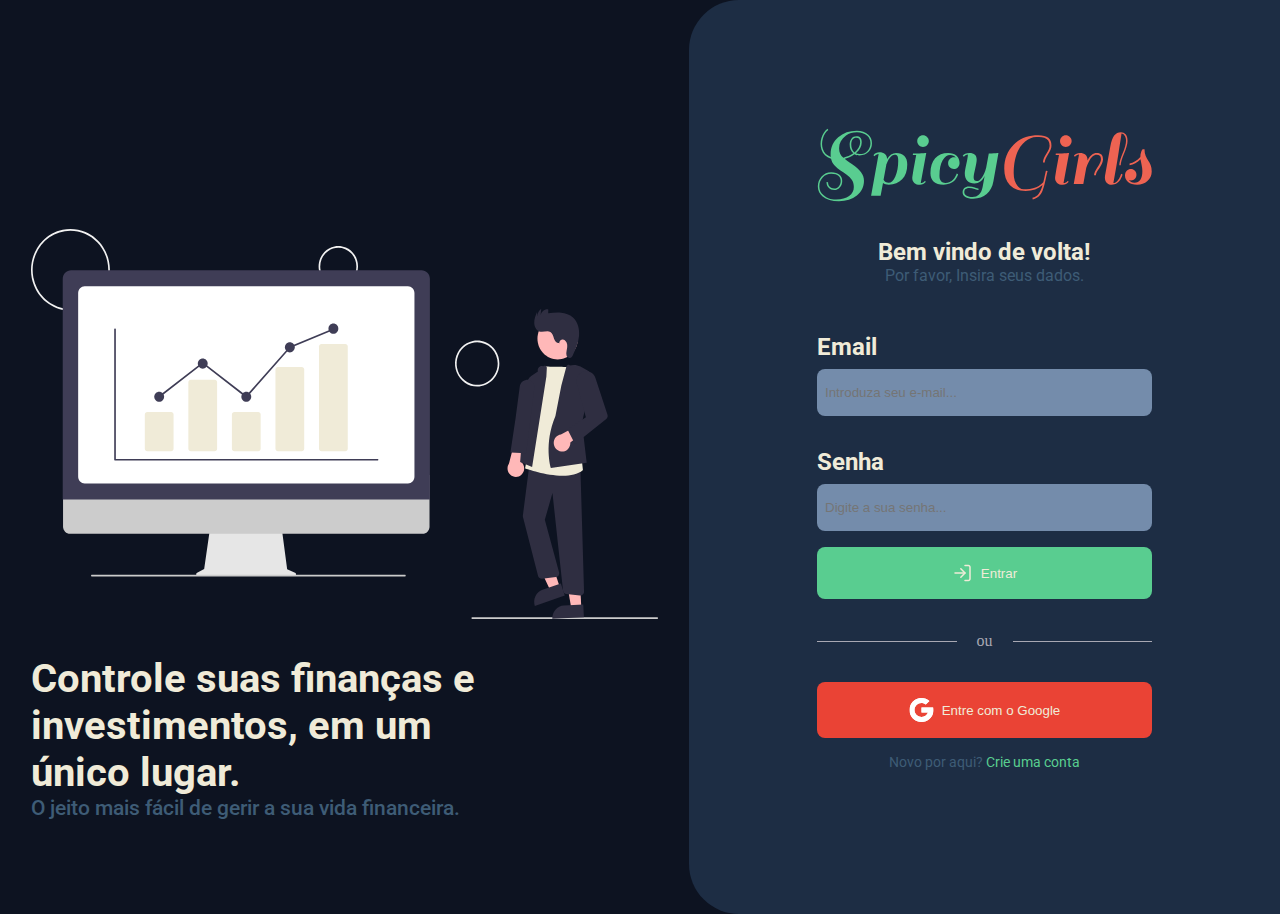
==== src/index.html @ 03ef7884 "Arthur: Organizando os ficheiros" ====
<!DOCTYPE html>
<html lang="pt">
<head>
    <link rel="preconnect" href="https://fonts.googleapis.com">
    <link rel="preconnect" href="https://fonts.gstatic.com" crossorigin>

    <meta charset="UTF-8">
    <meta http-equiv="X-UA-Compatible" content="IE=edge">
    <meta name="viewport" content="width=device-width, initial-scale=1.0">
    <meta content="width=device-width, initial-scale=1" name="viewport" />


    <link rel="stylesheet" href="./pages/singin/style.css">
    <link rel="stylesheet" href="./pages/singin/mobile.css">
    <link rel="stylesheet" href="./pages/singin/desktop.css">

    <link href="https://fonts.googleapis.com/css2?family=Roboto:wght@400;500;700&display=swap" rel="stylesheet"> 
    <title>Sing in | DinDin</title>
</head>
<body>
    <aside id="banner-container">
        <div>
            <svg id="banner" width="627" height="390" viewBox="0 0 627 390" fill="none" xmlns="http://www.w3.org/2000/svg">
                <g clip-path="url(#clip0_3_85)">
                <path d="M39.4413 81.7467C31.6406 81.7467 24.015 79.3496 17.5289 74.8583C11.0428 70.3671 5.98747 63.9836 3.00225 56.5149C0.0170284 49.0463 -0.764042 40.828 0.757811 32.8994C2.27966 24.9707 6.0361 17.6878 11.5521 11.9715C17.068 6.2553 24.0958 2.3625 31.7467 0.785389C39.3976 -0.791719 47.3279 0.0177099 54.5349 3.11132C61.7418 6.20493 67.9017 11.4438 72.2356 18.1654C76.5695 24.8869 78.8827 32.7894 78.8827 40.8734C78.8708 51.7099 74.7116 62.0991 67.3175 69.7617C59.9234 77.4243 49.8982 81.7345 39.4413 81.7467ZM39.4413 1.70308C31.9656 1.70308 24.6577 4.00037 18.4419 8.30446C12.2261 12.6086 7.38139 18.7261 4.52055 25.8836C1.65971 33.041 0.911188 40.9168 2.36963 48.5151C3.82807 56.1134 7.42797 63.0929 12.7141 68.571C18.0003 74.049 24.7352 77.7796 32.0673 79.291C39.3994 80.8024 46.9993 80.0267 53.906 77.062C60.8127 74.0973 66.7159 69.0768 70.8692 62.6352C75.0225 56.1937 77.2393 48.6205 77.2393 40.8734C77.2279 30.4884 73.242 20.5321 66.156 13.1888C59.07 5.84549 49.4625 1.71485 39.4413 1.70308Z" fill="#F2F2F2"/>
                <path d="M307.314 57.9039C303.414 57.9039 299.601 56.7053 296.358 54.4597C293.115 52.2141 290.587 49.0223 289.094 45.288C287.602 41.5537 287.211 37.4445 287.972 33.4802C288.733 29.5159 290.611 25.8744 293.369 23.0163C296.127 20.1582 299.641 18.2118 303.467 17.4232C307.292 16.6347 311.257 17.0394 314.861 18.5862C318.464 20.133 321.544 22.7524 323.711 26.1132C325.878 29.474 327.035 33.4252 327.035 37.4672C327.029 42.8855 324.949 48.08 321.252 51.9113C317.555 55.7426 312.542 57.8977 307.314 57.9039ZM307.314 18.7336C303.739 18.7336 300.243 19.8323 297.271 21.8908C294.298 23.9492 291.981 26.875 290.613 30.2982C289.244 33.7213 288.886 37.488 289.584 41.122C290.281 44.7559 292.003 48.0939 294.531 50.7139C297.059 53.3338 300.281 55.118 303.787 55.8409C307.294 56.5637 310.929 56.1927 314.232 54.7748C317.535 53.3569 320.358 50.9558 322.345 47.875C324.331 44.7943 325.391 41.1724 325.391 37.4672C325.386 32.5005 323.479 27.7388 320.091 24.2267C316.702 20.7147 312.107 18.7392 307.314 18.7336Z" fill="#F2F2F2"/>
                <path d="M446.18 157.533C441.792 157.533 437.503 156.184 433.855 153.658C430.206 151.132 427.363 147.541 425.683 143.34C424.004 139.139 423.565 134.516 424.421 130.056C425.277 125.596 427.39 121.5 430.493 118.284C433.595 115.069 437.548 112.879 441.852 111.992C446.156 111.105 450.617 111.56 454.67 113.3C458.724 115.04 462.189 117.987 464.627 121.768C467.065 125.549 468.366 129.994 468.366 134.541C468.359 140.637 466.02 146.481 461.861 150.791C457.701 155.101 452.062 157.526 446.18 157.533ZM446.18 113.253C442.117 113.253 438.146 114.502 434.768 116.841C431.389 119.18 428.756 122.505 427.202 126.395C425.647 130.285 425.24 134.565 426.033 138.695C426.825 142.824 428.782 146.617 431.655 149.594C434.528 152.572 438.188 154.599 442.173 155.421C446.158 156.242 450.288 155.82 454.042 154.209C457.795 152.598 461.004 149.869 463.261 146.369C465.518 142.868 466.723 138.752 466.723 134.541C466.717 128.897 464.55 123.486 460.699 119.495C456.848 115.504 451.627 113.26 446.18 113.253Z" fill="#F2F2F2"/>
                <path d="M626.178 390H441.297C441.079 390 440.87 389.91 440.716 389.751C440.562 389.591 440.475 389.374 440.475 389.148C440.475 388.923 440.562 388.706 440.716 388.546C440.87 388.387 441.079 388.297 441.297 388.297H626.178C626.396 388.297 626.605 388.387 626.759 388.546C626.913 388.706 627 388.923 627 389.148C627 389.374 626.913 389.591 626.759 389.751C626.605 389.91 626.396 390 626.178 390Z" fill="#CCCCCC"/>
                <path d="M526.638 130.494C537.784 130.494 546.82 121.13 546.82 109.58C546.82 98.029 537.784 88.6653 526.638 88.6653C515.492 88.6653 506.457 98.029 506.457 109.58C506.457 121.13 515.492 130.494 526.638 130.494Z" fill="#FFB8B8"/>
                <path d="M528.732 357.934L519.194 361.291L502.158 324.761L516.236 319.806L528.732 357.934Z" fill="#FFB8B8"/>
                <path d="M511.455 360.865L529.851 354.39L533.785 366.393L503.806 376.945C503.29 375.369 503.078 373.702 503.182 372.041C503.287 370.38 503.707 368.757 504.417 367.263C505.127 365.77 506.114 364.437 507.322 363.339C508.529 362.241 509.934 361.4 511.455 360.865Z" fill="#2F2E41"/>
                <path d="M550.284 378.568L540.223 379.092L533.485 339.125L548.334 338.351L550.284 378.568Z" fill="#FFB8B8"/>
                <path d="M532.892 376.487L552.296 375.477L552.91 388.137L521.289 389.784C521.209 388.122 521.445 386.459 521.984 384.891C522.524 383.323 523.356 381.88 524.433 380.645C525.511 379.411 526.812 378.408 528.264 377.694C529.715 376.981 531.288 376.571 532.892 376.487Z" fill="#2F2E41"/>
                <path d="M490.411 245.777C491.313 244.944 492.029 243.917 492.506 242.767C492.984 241.617 493.212 240.373 493.176 239.122C493.139 237.87 492.838 236.643 492.294 235.525C491.75 234.407 490.976 233.427 490.027 232.653L499.619 203.893L484.836 207.808L477.993 234.519C476.844 236.257 476.35 238.373 476.605 240.464C476.86 242.555 477.846 244.476 479.377 245.864C480.908 247.251 482.876 248.009 484.91 247.993C486.944 247.977 488.901 247.188 490.411 245.777Z" fill="#FFB8B8"/>
                <path d="M549.344 366.518C549.214 366.518 549.084 366.511 548.954 366.496L535.297 364.998C534.458 364.91 533.674 364.526 533.076 363.91C532.477 363.294 532.102 362.483 532.012 361.614L521.458 264.106L513.821 290.789L528.059 343.228C528.204 343.762 528.236 344.323 528.151 344.87C528.067 345.418 527.869 345.941 527.57 346.401C527.272 346.862 526.881 347.25 526.424 347.539C525.966 347.827 525.454 348.01 524.922 348.073L511.079 349.722C510.197 349.823 509.31 349.594 508.577 349.076C507.844 348.558 507.314 347.786 507.082 346.899L491.956 287.886C491.831 287.4 491.8 286.895 491.865 286.397L498.663 233.433L549.373 237.647L553.04 362.569C553.055 363.082 552.971 363.593 552.792 364.071C552.613 364.549 552.343 364.986 551.998 365.354C551.654 365.722 551.241 366.015 550.785 366.215C550.329 366.415 549.839 366.518 549.344 366.518V366.518Z" fill="#2F2E41"/>
                <path d="M531.815 246.704C514.826 246.704 495.591 239.901 494.426 239.483L494.089 239.362L513.255 137.448L513.607 137.463C521.203 137.782 541.931 137.946 542.139 137.948L542.511 137.95L550.5 227.888L551.928 241.043L551.753 241.19C546.866 245.284 539.575 246.704 531.815 246.704Z" fill="#F0EBD8"/>
                <path d="M501.122 237.896L489.134 232.892L495.245 156.302C495.392 154.414 495.946 152.584 496.867 150.948C497.787 149.311 499.051 147.91 500.564 146.847L506.873 142.399C506.694 141.77 506.662 141.106 506.779 140.461C506.896 139.817 507.159 139.211 507.546 138.692C507.933 138.174 508.434 137.758 509.006 137.478C509.579 137.199 510.207 137.064 510.839 137.085L512.646 137.146C512.989 136.906 513.395 136.779 513.809 136.782C514.223 136.785 514.626 136.918 514.967 137.163C515.307 137.408 515.567 137.754 515.714 138.155C515.861 138.556 515.888 138.994 515.791 139.411L515.394 147.526L501.122 237.896Z" fill="#2F2E41"/>
                <path d="M495.073 224.166L479.421 223.483L484.492 189.683L488.693 157.88C488.776 156.738 489.106 155.63 489.66 154.639C490.214 153.648 490.977 152.8 491.892 152.157C492.807 151.515 493.85 151.095 494.943 150.929C496.037 150.763 497.152 150.855 498.206 151.199C499.848 151.733 501.256 152.849 502.184 154.351C503.112 155.853 503.5 157.645 503.28 159.414L499.024 193.873L495.073 224.166Z" fill="#2F2E41"/>
                <path d="M519.857 239.068L519.751 238.726C519.678 238.492 512.624 215.044 524.428 187.062L530.346 156.556L535.404 137.401C535.499 137.058 535.67 136.744 535.902 136.482C536.135 136.219 536.423 136.017 536.745 135.891C537.122 135.755 537.53 135.738 537.917 135.841C538.304 135.944 538.653 136.163 538.921 136.47C542.447 135.398 546.237 135.791 549.488 137.565L556.591 141.443C558.171 142.305 559.429 143.686 560.17 145.37C560.911 147.053 561.092 148.943 560.684 150.744L550.976 193.681L555.695 233.785L519.857 239.068Z" fill="#2F2E41"/>
                <path d="M530.194 222.536C531.395 222.672 532.61 222.532 533.754 222.128C534.897 221.724 535.941 221.065 536.812 220.198C537.683 219.33 538.36 218.276 538.795 217.108C539.23 215.94 539.412 214.688 539.33 213.439L561.315 196.561L553.63 192.785L529.923 205.44C527.908 205.723 526.063 206.762 524.737 208.361C523.412 209.959 522.698 212.006 522.731 214.113C522.765 216.221 523.543 218.242 524.918 219.794C526.294 221.347 528.171 222.323 530.194 222.537V222.536Z" fill="#FFB8B8"/>
                <path d="M543.978 214.981L536.552 200.617L554.866 188.127L545.929 154.909C545.571 153.579 545.481 152.187 545.666 150.819C545.85 149.452 546.305 148.138 547.001 146.961C547.698 145.784 548.621 144.768 549.713 143.977C550.805 143.186 552.043 142.637 553.349 142.364C555.657 141.888 558.053 142.295 560.093 143.511C562.133 144.727 563.678 146.669 564.441 148.976L576.5 185.707C576.748 186.464 576.762 187.282 576.539 188.047C576.317 188.813 575.868 189.487 575.258 189.975L543.978 214.981Z" fill="#2F2E41"/>
                <path d="M528.066 114.016C525.647 114.342 523.822 111.777 522.976 109.405C522.129 107.034 521.484 104.274 519.381 102.993C516.507 101.243 512.831 103.348 509.544 102.77C505.833 102.118 503.42 98.0423 503.231 94.1465C503.042 90.2507 504.538 86.5037 506.006 82.9118L506.519 87.3757C506.45 85.8628 506.757 84.3569 507.411 83.0022C508.064 81.6474 509.042 80.4891 510.251 79.6381L509.591 86.1882C509.732 85.2845 510.043 84.4185 510.507 83.6398C510.972 82.8611 511.58 82.1852 512.297 81.6507C513.014 81.1162 513.826 80.7337 514.686 80.5252C515.546 80.3167 516.437 80.2863 517.309 80.4357L517.205 84.3385C521.491 83.8103 525.815 83.2814 530.114 83.6838C534.413 84.0862 538.742 85.4958 542 88.4298C546.874 92.8187 548.654 100.046 548.057 106.708C547.459 113.371 544.805 119.63 542.039 125.676C541.343 127.197 540.381 128.914 538.767 129.108C537.317 129.282 535.99 128.026 535.539 126.587C535.192 125.111 535.206 123.568 535.579 122.099C535.986 119.853 536.5 117.557 536.117 115.307C535.734 113.057 534.171 110.833 531.982 110.557C529.794 110.281 527.554 112.874 528.606 114.883L528.066 114.016Z" fill="#2F2E41"/>
                <path d="M264.019 343.657L256.163 340.229L250.774 299.417H179.007L173.165 340.063L166.137 343.704C165.801 343.879 165.531 344.165 165.372 344.518C165.212 344.871 165.173 345.27 165.259 345.649C165.345 346.028 165.553 346.366 165.848 346.608C166.142 346.849 166.507 346.981 166.883 346.981H263.371C263.757 346.981 264.13 346.843 264.428 346.59C264.726 346.337 264.931 345.985 265.007 345.594C265.084 345.202 265.027 344.796 264.847 344.443C264.666 344.09 264.374 343.812 264.019 343.657Z" fill="#E6E6E6"/>
                <path d="M391.553 304.847H39.0149C37.1653 304.843 35.3928 304.078 34.0863 302.721C32.7799 301.364 32.0462 299.526 32.0461 297.609V246.092H398.522V297.609C398.522 299.526 397.788 301.364 396.482 302.721C395.175 304.078 393.403 304.843 391.553 304.847Z" fill="#CCCCCC"/>
                <path d="M398.891 270.44H31.7243V50.0077C31.7269 47.6944 32.6148 45.4766 34.1933 43.8409C35.7718 42.2051 37.9119 41.2851 40.1442 41.2825H390.471C392.703 41.2851 394.843 42.2052 396.422 43.8409C398 45.4766 398.888 47.6944 398.891 50.0077V270.44Z" fill="#3F3D56"/>
                <path d="M376.961 254.441H53.6537C51.9328 254.439 50.2829 253.73 49.066 252.469C47.849 251.208 47.1645 249.498 47.1626 247.715V64.0081C47.1645 62.2247 47.849 60.5148 49.0659 59.2537C50.2828 57.9926 51.9327 57.2832 53.6537 57.2811H376.961C378.682 57.2832 380.332 57.9926 381.549 59.2537C382.766 60.5148 383.45 62.2247 383.452 64.0081V247.715C383.45 249.498 382.766 251.208 381.549 252.469C380.332 253.73 378.682 254.439 376.961 254.441Z" fill="white"/>
                <path d="M373.918 347.407H60.8522C60.6343 347.407 60.4253 347.317 60.2712 347.157C60.1171 346.998 60.0305 346.781 60.0305 346.555C60.0305 346.329 60.1171 346.113 60.2712 345.953C60.4253 345.793 60.6343 345.704 60.8522 345.704H373.918C374.136 345.704 374.345 345.793 374.499 345.953C374.653 346.113 374.74 346.329 374.74 346.555C374.74 346.781 374.653 346.998 374.499 347.157C374.345 347.317 374.136 347.407 373.918 347.407Z" fill="#CCCCCC"/>
                <path d="M346.588 231.616H84.0271C83.8092 231.616 83.6002 231.526 83.4461 231.366C83.292 231.207 83.2054 230.99 83.2054 230.764V100.35C83.2054 100.124 83.292 99.9074 83.4461 99.7477C83.6002 99.588 83.8092 99.4983 84.0271 99.4983C84.2451 99.4983 84.4541 99.588 84.6082 99.7477C84.7623 99.9074 84.8488 100.124 84.8488 100.35V229.913H346.588C346.806 229.913 347.015 230.002 347.169 230.162C347.323 230.322 347.409 230.538 347.409 230.764C347.409 230.99 347.323 231.207 347.169 231.366C347.015 231.526 346.806 231.616 346.588 231.616Z" fill="#3F3D56"/>
                <path d="M140.125 222.249H116.244C115.597 222.248 114.977 221.982 114.52 221.508C114.063 221.034 113.805 220.391 113.805 219.721V185.606C113.805 184.936 114.063 184.294 114.52 183.82C114.977 183.346 115.597 183.079 116.244 183.079H140.125C140.771 183.079 141.391 183.346 141.849 183.82C142.306 184.294 142.563 184.936 142.564 185.606V219.721C142.563 220.391 142.306 221.034 141.849 221.508C141.391 221.982 140.771 222.248 140.125 222.249Z" fill="#F0EBD8"/>
                <path d="M183.675 222.249H159.794C159.147 222.248 158.527 221.982 158.07 221.508C157.613 221.034 157.355 220.391 157.355 219.721V153.248C157.355 152.578 157.613 151.935 158.07 151.462C158.527 150.988 159.147 150.721 159.794 150.72H183.675C184.321 150.721 184.941 150.988 185.399 151.462C185.856 151.935 186.113 152.578 186.114 153.248V219.721C186.113 220.391 185.856 221.034 185.399 221.508C184.941 221.982 184.321 222.248 183.675 222.249Z" fill="#F0EBD8"/>
                <path d="M227.224 222.249H203.344C202.697 222.248 202.077 221.982 201.62 221.508C201.162 221.034 200.905 220.391 200.904 219.721V185.606C200.905 184.936 201.162 184.294 201.62 183.82C202.077 183.346 202.697 183.079 203.344 183.079H227.224C227.871 183.079 228.491 183.346 228.948 183.82C229.406 184.294 229.663 184.936 229.664 185.606V219.721C229.663 220.391 229.406 221.034 228.948 221.508C228.491 221.982 227.871 222.248 227.224 222.249Z" fill="#F0EBD8"/>
                <path d="M270.774 222.249H246.893C246.261 222.263 245.65 222.017 245.193 221.565C244.735 221.112 244.47 220.491 244.454 219.836V140.361C244.47 139.706 244.735 139.084 245.193 138.632C245.65 138.18 246.261 137.933 246.893 137.948H270.774C271.406 137.934 272.018 138.18 272.475 138.632C272.932 139.084 273.198 139.706 273.214 140.361V219.836C273.198 220.491 272.932 221.112 272.475 221.565C272.018 222.017 271.406 222.263 270.774 222.249Z" fill="#F0EBD8"/>
                <path d="M314.324 222.249H290.443C289.797 222.248 289.177 221.982 288.719 221.508C288.262 221.034 288.005 220.391 288.004 219.721V117.484C288.005 116.814 288.262 116.171 288.719 115.697C289.177 115.224 289.797 114.957 290.443 114.956H314.324C314.971 114.957 315.591 115.224 316.048 115.697C316.505 116.171 316.763 116.814 316.763 117.484V219.721C316.763 220.391 316.505 221.034 316.048 221.508C315.591 221.982 314.971 222.248 314.324 222.249Z" fill="#F0EBD8"/>
                <path d="M128.184 172.86C130.907 172.86 133.115 170.573 133.115 167.751C133.115 164.929 130.907 162.642 128.184 162.642C125.462 162.642 123.254 164.929 123.254 167.751C123.254 170.573 125.462 172.86 128.184 172.86Z" fill="#3F3D56"/>
                <path d="M171.734 139.651C174.457 139.651 176.664 137.363 176.664 134.542C176.664 131.72 174.457 129.432 171.734 129.432C169.011 129.432 166.804 131.72 166.804 134.542C166.804 137.363 169.011 139.651 171.734 139.651Z" fill="#3F3D56"/>
                <path d="M215.284 172.86C218.007 172.86 220.214 170.573 220.214 167.751C220.214 164.929 218.007 162.642 215.284 162.642C212.561 162.642 210.354 164.929 210.354 167.751C210.354 170.573 212.561 172.86 215.284 172.86Z" fill="#3F3D56"/>
                <path d="M258.834 123.472C261.557 123.472 263.764 121.184 263.764 118.362C263.764 115.541 261.557 113.253 258.834 113.253C256.111 113.253 253.904 115.541 253.904 118.362C253.904 121.184 256.111 123.472 258.834 123.472Z" fill="#3F3D56"/>
                <path d="M302.384 104.738C305.107 104.738 307.314 102.451 307.314 99.6288C307.314 96.8071 305.107 94.5197 302.384 94.5197C299.661 94.5197 297.454 96.8071 297.454 99.6288C297.454 102.451 299.661 104.738 302.384 104.738Z" fill="#3F3D56"/>
                <path d="M215.388 168.896L171.734 135.012L128.677 168.432L127.691 167.07L171.734 132.884L215.181 166.607L258.353 117.645L258.527 117.572L302.076 99.3887L302.691 100.968L259.315 119.079L215.388 168.896Z" fill="#3F3D56"/>
                </g>
                <defs>
                <clipPath id="clip0_3_85">
                <rect width="627" height="390" fill="white"/>
                </clipPath>
                </defs>
            </svg>
                
            <div id="hero-container">
                <h1 id="hero">
                    Controle suas finanças
                    e investimentos,
                    em um único lugar.
                </h1>
                <p id="small-hero">O jeito mais fácil de gerir a sua vida financeira.</p>
            </div>
        </div>
    </aside>
    <main class="center">     
        <section >
            <svg width="335" height="74" viewBox="0 0 335 74" fill="none" xmlns="http://www.w3.org/2000/svg">
                <path d="M19.0638 71.52C24.6638 71.52 29.0104 70.3733 32.1038 68.08C35.2504 65.7867 36.8238 62.7467 36.8238 58.96C36.8238 56.24 36.1304 53.84 34.7437 51.76C33.4104 49.68 31.7304 47.9733 29.7038 46.64C27.6771 45.2533 25.5971 43.8933 23.4638 42.56C21.3838 41.2267 19.4371 39.5467 17.6238 37.52C15.8104 35.4933 14.6104 33.2 14.0238 30.64C9.17042 29.2 5.97042 26.1867 4.42375 21.6C3.83708 19.84 3.54375 18 3.54375 16.08C3.54375 14.16 3.83708 12.16 4.42375 10.08C5.65042 5.97333 7.65042 2.88 10.4238 0.799995L11.3038 2.08C8.79708 3.89333 6.98375 6.72 5.86375 10.56C5.33042 12.48 5.06375 14.32 5.06375 16.08C5.06375 17.84 5.33042 19.52 5.86375 21.12C7.14375 25.0133 9.78375 27.6267 13.7838 28.96C13.6771 28.3733 13.6238 27.4667 13.6238 26.24C13.6238 19.2533 16.1571 13.6 21.2238 9.28C26.2904 4.96 32.4771 2.8 39.7838 2.8C44.5838 2.8 48.4238 4.10666 51.3038 6.72C53.7571 9.01333 54.9838 11.84 54.9838 15.2C54.9838 18.5067 53.8638 21.3867 51.6238 23.84C49.3838 26.24 46.3704 27.44 42.5838 27.44C40.5038 27.44 38.7971 27.04 37.4638 26.24C34.7438 28.32 31.5171 29.8133 27.7838 30.72C28.8504 31.7333 31.3304 33.6 35.2238 36.32C39.1704 39.04 42.1038 41.6533 44.0238 44.16C45.9971 46.6133 46.9838 49.4933 46.9838 52.8C46.9838 58.88 44.6104 63.8133 39.8638 67.6C35.1704 71.3867 29.1971 73.28 21.9438 73.28C14.7438 73.28 9.30375 71.68 5.62375 68.48C2.42375 65.76 0.82375 62.4267 0.82375 58.48C0.82375 54.5867 2.07708 51.2533 4.58375 48.48C7.14375 45.6533 10.3171 44.24 14.1038 44.24C17.8904 44.24 20.6904 45.0933 22.5038 46.8C24.3171 48.4533 25.2238 50.48 25.2238 52.88C25.2238 55.28 24.4771 57.4133 22.9838 59.28C21.5438 61.1467 19.6504 62.08 17.3038 62.08C14.9571 62.08 13.0904 61.3333 11.7038 59.84C10.4238 58.56 9.70375 56.96 9.54375 55.04C9.49042 54.5067 9.49042 54.1867 9.54375 54.08L11.0638 54.16C11.0104 56.0267 11.5971 57.5733 12.8238 58.8C13.8371 59.92 15.3038 60.48 17.2238 60.48C19.1971 60.48 20.7704 59.7067 21.9438 58.16C23.1171 56.6667 23.7038 54.9333 23.7038 52.96C23.7038 50.9333 23.0104 49.3067 21.6238 48.08C20.0771 46.5333 17.5971 45.76 14.1838 45.76C10.7704 45.76 7.94375 47.0133 5.70375 49.52C3.46375 51.9733 2.34375 54.9333 2.34375 58.4C2.34375 61.92 3.78375 64.9067 6.66375 67.36C8.37042 68.8533 10.1038 69.92 11.8638 70.56C13.6771 71.2 16.0771 71.52 19.0638 71.52ZM32.6638 16.48C32.6638 14.1333 33.2504 12.1867 34.4238 10.64C35.6504 9.09333 37.3038 8.32 39.3838 8.32C42.9571 8.32 44.7438 10.2933 44.7438 14.24C44.7438 18.1333 42.7971 21.8133 38.9038 25.28C40.0771 25.8133 41.3038 26.08 42.5838 26.08C45.8904 26.08 48.5304 25.0133 50.5038 22.88C52.4771 20.6933 53.4638 18.16 53.4638 15.28C53.4638 12.3467 52.3971 9.86666 50.2638 7.84C47.6504 5.49333 44.2104 4.32 39.9438 4.32C35.6771 4.32 32.0504 5.36 29.0638 7.44C24.4238 10.7467 22.1038 15.0133 22.1038 20.24C22.1038 24.56 23.5438 27.7067 26.4238 29.68C29.9971 28.88 33.3038 27.44 36.3438 25.36C33.8904 23.1733 32.6638 20.2133 32.6638 16.48ZM39.3038 9.76C37.7038 9.76 36.4504 10.3733 35.5438 11.6C34.6904 12.8267 34.2638 14.4533 34.2638 16.48C34.2638 19.9467 35.3571 22.5867 37.5438 24.4C39.1438 23.28 40.4771 21.76 41.5438 19.84C42.6104 17.92 43.1438 16.0267 43.1438 14.16C43.1438 11.2267 41.8638 9.76 39.3038 9.76ZM71.8606 56.64C69.4073 56.64 67.4606 56.08 66.0206 54.96L63.6206 67.84H54.1006L61.6206 25.92C60.0206 26.08 58.6873 26.8267 57.6206 28.16L56.4206 27.2C58.0206 25.28 59.994 24.32 62.3406 24.32C64.7406 24.32 66.6073 24.9067 67.9406 26.08C69.274 27.2 69.994 28.8 70.1006 30.88C72.4473 26.88 75.434 24.88 79.0606 24.88C82.6873 24.88 85.4606 25.92 87.3806 28C89.3006 30.0267 90.2606 32.8267 90.2606 36.4C90.2606 42.6933 88.554 47.6533 85.1406 51.28C81.7273 54.8533 77.3006 56.64 71.8606 56.64ZM66.5806 51.76C67.4873 53.7867 69.194 54.8 71.7006 54.8C74.2606 54.8 76.474 52.6667 78.3406 48.4C80.2606 44.1333 81.2206 39.04 81.2206 33.12C81.2206 30.6667 80.954 28.9867 80.4206 28.08C79.9406 27.1733 79.034 26.72 77.7006 26.72C76.3673 26.72 74.9806 27.52 73.5406 29.12C72.154 30.72 71.1406 32.24 70.5006 33.68C69.8606 35.0667 69.5406 35.8667 69.5406 36.08H69.4606L66.5806 51.76ZM108.942 53.84C107.342 55.76 105.342 56.72 102.942 56.72C100.542 56.72 98.6485 56.1067 97.2619 54.88C95.9285 53.6533 95.2619 52.0533 95.2619 50.08C95.2619 49.3867 95.6885 46.48 96.5419 41.36L99.1819 27.04H95.8219L95.9819 25.6H99.4219C103.369 25.6 106.275 25.44 108.142 25.12L109.262 24.88L103.742 55.12C105.342 54.96 106.675 54.2133 107.742 52.88L108.942 53.84ZM101.902 17.2C100.782 16.08 100.222 14.72 100.222 13.12C100.222 11.52 100.782 10.16 101.902 9.04C103.022 7.86666 104.382 7.28 105.982 7.28C107.582 7.28 108.942 7.86666 110.062 9.04C111.235 10.16 111.822 11.52 111.822 13.12C111.822 14.72 111.235 16.08 110.062 17.2C108.942 18.32 107.582 18.88 105.982 18.88C104.382 18.88 103.022 18.32 101.902 17.2ZM132.797 39.28C131.677 38.16 131.117 36.8 131.117 35.2C131.117 33.6 131.677 32.24 132.797 31.12C133.917 29.9467 135.277 29.36 136.877 29.36C137.357 29.36 137.97 29.4667 138.717 29.68C137.704 27.8133 135.81 26.88 133.037 26.88C130.264 26.88 127.81 28.64 125.677 32.16C123.544 35.68 122.477 40.9067 122.477 47.84C122.477 50.24 123.01 52.0267 124.077 53.2C125.197 54.32 126.584 54.88 128.237 54.88C129.89 54.88 131.384 54.56 132.717 53.92C134.104 53.28 135.197 52.5333 135.997 51.68C136.797 50.7733 137.49 49.84 138.077 48.88C139.144 47.12 139.677 46 139.677 45.52L141.117 46.16C140.957 47.0133 140.477 48.16 139.677 49.6C138.877 50.9867 137.997 52.1333 137.037 53.04C136.077 53.9467 134.664 54.8 132.797 55.6C130.93 56.3467 128.85 56.72 126.557 56.72C122.237 56.72 118.957 55.7067 116.717 53.68C114.53 51.6 113.437 48.7733 113.437 45.2C113.437 38.8533 115.01 33.8933 118.157 30.32C121.357 26.6933 125.677 24.88 131.117 24.88C134.797 24.88 137.624 25.8133 139.597 27.68C141.57 29.5467 142.557 32 142.557 35.04C142.557 36.96 141.97 38.4267 140.797 39.44C139.677 40.4533 138.344 40.96 136.797 40.96C135.25 40.96 133.917 40.4 132.797 39.28ZM150.899 26.48C149.619 26.48 148.285 27.2267 146.899 28.72L145.699 27.76C146.072 27.0133 146.899 26.3467 148.179 25.76C149.459 25.1733 150.872 24.88 152.419 24.88C157.272 24.88 159.699 27.0667 159.699 31.44C159.699 33.3067 159.192 36.3733 158.179 40.64C157.165 44.8533 156.659 47.7067 156.659 49.2C156.659 51.76 157.725 53.04 159.859 53.04C161.619 53.04 163.325 51.84 164.979 49.44C166.685 47.04 168.072 43.8133 169.139 39.76L171.779 25.6C175.725 25.6 178.605 25.44 180.419 25.12L181.459 24.88L176.419 53.2C175.459 58.6933 173.219 62.9867 169.699 66.08C166.232 69.1733 161.725 70.72 156.179 70.72C152.819 70.72 150.205 70.1333 148.339 68.96C146.525 67.84 145.619 66.3467 145.619 64.48C145.619 62.6667 146.179 61.2 147.299 60.08C148.419 59.0133 149.992 58.48 152.019 58.48C154.099 58.48 156.019 58.8 157.779 59.44C159.539 60.1333 160.819 60.5333 161.619 60.64L161.459 62.08C160.552 61.9733 159.245 61.6 157.539 60.96C155.832 60.32 154.125 60 152.419 60C150.765 60 149.485 60.3733 148.579 61.12C147.725 61.8667 147.299 62.9333 147.299 64.32C147.299 65.76 148.072 66.9067 149.619 67.76C151.165 68.6667 153.085 69.12 155.379 69.12C160.925 69.12 164.339 65.7867 165.619 59.12L167.619 48.08C165.379 52.9867 161.992 55.44 157.459 55.44C154.365 55.44 151.965 54.56 150.259 52.8C148.605 51.04 147.779 48.56 147.779 45.36C147.779 43.7067 148.259 40.7467 149.219 36.48C150.232 32.16 150.792 28.8267 150.899 26.48Z" fill="#59CD90"/>
                <path d="M196.691 45.12C196.691 53.12 199.277 58.4 204.451 60.96C205.731 61.12 207.411 61.2 209.491 61.2C211.571 61.2 213.757 60.88 216.051 60.24C218.397 59.6533 220.291 58.88 221.731 57.92C223.757 56.64 225.277 55.4133 226.291 54.24C226.611 53.0667 227.037 51.2 227.571 48.64C228.157 46.0267 228.611 44.0533 228.931 42.72L230.611 43.12C230.184 44.7733 229.651 46.9867 229.011 49.76C228.424 52.5333 227.971 54.5333 227.651 55.76C227.384 56.9333 226.957 58.4533 226.371 60.32C225.837 62.24 225.304 63.6267 224.771 64.48C224.237 65.3867 223.517 66.3733 222.611 67.44C221.171 69.2 218.877 70.5333 215.731 71.44L215.411 69.76C218.131 69.1733 220.237 67.84 221.731 65.76C223.224 63.7333 224.504 60.8533 225.571 57.12C221.251 61.0133 215.624 62.96 208.691 62.96C201.811 62.96 196.504 60.9867 192.771 57.04C189.091 53.1467 187.251 47.6267 187.251 40.48C187.251 30.8267 190.371 22.88 196.611 16.64C202.851 10.4 211.037 7.28 221.171 7.28C225.864 7.28 229.251 8.13333 231.331 9.84C233.411 11.4933 234.451 14.1067 234.451 17.68C234.451 20.08 233.277 23.04 230.931 26.56C228.797 29.9733 227.731 32.64 227.731 34.56H225.971C225.971 33.4933 226.184 32.3467 226.611 31.12C227.037 29.8933 227.411 29.0133 227.731 28.48C228.051 27.9467 228.637 26.9867 229.491 25.6C231.571 22.4533 232.611 19.8667 232.611 17.84C232.611 13.5733 230.851 10.88 227.331 9.76C225.677 9.22667 223.944 8.96 222.131 8.96C220.317 8.96 218.397 9.06667 216.371 9.28C214.504 9.86666 212.717 10.64 211.011 11.6C209.357 12.5067 207.624 13.92 205.811 15.84C203.997 17.7067 202.451 19.8933 201.171 22.4C199.891 24.9067 198.824 28.1333 197.971 32.08C197.117 35.9733 196.691 40.32 196.691 45.12ZM251.754 53.84C250.154 55.76 248.154 56.72 245.754 56.72C243.354 56.72 241.461 56.1067 240.074 54.88C238.741 53.6533 238.074 52.0533 238.074 50.08C238.074 49.3867 238.501 46.48 239.354 41.36L241.994 27.04H238.634L238.794 25.6H242.234C246.181 25.6 249.088 25.44 250.954 25.12L252.074 24.88L246.554 55.12C248.154 54.96 249.488 54.2133 250.554 52.88L251.754 53.84ZM244.714 17.2C243.594 16.08 243.034 14.72 243.034 13.12C243.034 11.52 243.594 10.16 244.714 9.04C245.834 7.86666 247.194 7.28 248.794 7.28C250.394 7.28 251.754 7.86666 252.874 9.04C254.048 10.16 254.634 11.52 254.634 13.12C254.634 14.72 254.048 16.08 252.874 17.2C251.754 18.32 250.394 18.88 248.794 18.88C247.194 18.88 245.834 18.32 244.714 17.2ZM256.809 27.76C258.409 25.84 260.409 24.88 262.809 24.88C265.263 24.88 267.156 25.4933 268.489 26.72C269.823 27.9467 270.489 29.68 270.489 31.92V32.4C272.889 27.3867 276.009 24.88 279.849 24.88C283.956 24.88 286.009 27.0133 286.009 31.28C286.009 33.04 285.423 34.9067 284.249 36.88C283.076 38.8533 281.903 40.7467 280.729 42.56C279.556 44.32 278.969 45.8933 278.969 47.28H277.049C277.049 45.3067 278.196 42.64 280.489 39.28C282.783 35.92 283.929 33.3333 283.929 31.52C283.929 29.6533 283.556 28.4 282.809 27.76C282.116 27.0667 281.049 26.72 279.609 26.72C278.223 26.72 276.836 27.3333 275.449 28.56C274.116 29.7867 272.996 31.3333 272.089 33.2C270.649 35.9733 269.689 38.24 269.209 40V40.08L266.329 56H256.729L262.009 26.48C260.409 26.64 259.076 27.3867 258.009 28.72L256.809 27.76ZM302.298 53.12C301.604 54.0267 300.644 54.8533 299.418 55.6C298.244 56.3467 296.698 56.72 294.778 56.72C292.858 56.72 291.231 56.1067 289.898 54.88C288.564 53.6533 287.898 51.92 287.898 49.68C287.898 49.2533 287.951 48.56 288.058 47.6L293.258 18.8C294.218 13.52 295.524 9.76 297.178 7.52C298.884 5.28 301.124 4.16 303.898 4.16C305.818 4.16 307.391 4.88 308.618 6.32C309.898 7.76 310.538 9.94666 310.538 12.88C310.538 15.8133 309.391 20 307.098 25.44C304.858 30.88 303.738 34.8533 303.738 37.36H302.298C302.298 34.5333 303.418 30.5067 305.658 25.28C307.898 20 309.018 15.7867 309.018 12.64C309.018 10.72 308.564 9.06667 307.658 7.68C306.804 6.29333 305.738 5.6 304.458 5.6C304.404 6.98666 303.471 13.2267 301.658 24.32C299.898 35.36 298.138 45.6267 296.378 55.12C297.871 55.12 299.258 54.3467 300.538 52.8C301.818 51.2533 302.724 49.7067 303.258 48.16L304.138 45.76L305.578 46.4C305.418 47.1467 304.991 48.24 304.298 49.68C303.658 51.0667 302.991 52.2133 302.298 53.12ZM317.443 54.64C322.723 54.64 325.363 50.7467 325.363 42.96C325.363 41.04 325.07 38.7733 324.483 36.16C323.95 33.5467 323.63 31.92 323.523 31.28C320.27 34.64 316.616 36.6667 312.563 37.36V35.44C316.403 34.5867 320.003 32.4 323.363 28.88V28.56C323.363 27.28 323.55 26.0267 323.923 24.8C324.296 23.5733 324.67 22.6667 325.043 22.08L325.603 21.2H327.523C327.523 23.5467 327.896 25.7067 328.643 27.68C329.39 29.6 330.216 31.1733 331.123 32.4C332.03 33.5733 332.856 35.1467 333.603 37.12C334.35 39.04 334.723 41.1733 334.723 43.52C334.723 47.3067 333.283 50.4533 330.403 52.96C327.576 55.4667 324.163 56.72 320.163 56.72C316.163 56.72 313.123 55.8133 311.043 54C309.016 52.1867 308.003 50.1067 308.003 47.76C308.003 45.36 308.59 43.6533 309.763 42.64C310.936 41.5733 312.323 41.04 313.923 41.04C315.523 41.04 316.83 41.5733 317.843 42.64C318.91 43.6533 319.443 44.9867 319.443 46.64C319.443 48.24 318.936 49.6 317.923 50.72C316.91 51.84 315.603 52.4 314.003 52.4C313.31 52.4 312.59 52.2933 311.843 52.08C313.016 53.7867 314.883 54.64 317.443 54.64Z" fill="#EE6352"/>
            </svg>
                
            <!-- Greetings -->
            <div class="gap-2">
                <h2>Bem vindo de volta!</h2>
                <p id="greetings-sub-text">Por favor, Insira seus dados.</p>
            </div>

            <!-- Form Sing In -->
            <form>
                <div class="gap-1 flex-column">
                    <label class="input-label" for="email">Email</label>
                    <input class="inputs" id="email" type="text" placeholder="Introduza seu e-mail...">
                </div>

                <div class="gap-1 flex-column">
                    <label class="input-label" for="password">Senha</label>
                    <input class="inputs" id="password" type="password" placeholder="Digite a sua senha...">
                </div>

                <button class="inputs center" id="singin-button" >
                    <img src="./assets/singinlogo.svg" alt="Entrar " >
                    Entrar
                </button>
            </form>

            <!-- Divition -->
            <div class="gap-2" id="divition-section"><p>ou</p></div>

            <!-- Google Sing In -->
            <button class="inputs center" id="google-sing-in">
                <img src="./assets/GoogleIcon.svg" alt="Logo do Google">
                Entre com o Google
            </button>

            <!-- Re-direct -->
            <p class="gap-1" id="link-to-singup">
                Novo por aqui?
                <a href="./pages/singup/index.html">Crie uma conta</a>
            </p>

        </section>
    </main>

    <script src="./pages/singin/script.js"></script>
</body>
</html>
---- src/pages/singin/style.css ----
:root {
    --green-500: #59CD90;
    --red-500: #EE6352;
    --white-200: #F0EBD8;
    --blue-200: #748CAB;
    --blue-500: #3E5C76;
    --blue-700: #1D2D44;
    --blue-900: #0D1321;
    --black-900: #030405;

    --padding: 8px;
}

* {
    padding: 0;
    margin: 0;
    box-sizing: border-box; 
}
 
button:hover {
    cursor: pointer;
}

.center {
    display: flex;
    justify-content: center;
    align-items: center;
}

/* Gap 2rem */
.gap-2{
    padding: 2rem 0;
}

/* Gap 1rem */
.gap-1{
    padding: 1rem 0;
}

/* Flex - column */
.flex-column{
    display: flex;
    flex-direction: column;
}
---- src/pages/singin/mobile.css ----
:root {
    --green-500: #59CD90;
    --red-500: #EE6352;
    --white-200: #F0EBD8;
    --blue-200: #748CAB;
    --blue-500: #3E5C76;
    --blue-700: #1D2D44;
    --blue-900: #0D1321;
    --black-900: #030405;
}


@media (max-width: 48em) {
    main {
        width: 100%;
        background-color: var(--blue-700);
        border-radius: 50px 50px 0 0 !important;
    }

    main > section {
        padding: 4rem 0px !important;
        text-align: center;
    }

    #greetings-sub-text {
        color: var(--blue-500);
    }

    #singin-button {
        width: 100%;
        gap: 0.5rem;

        color: var(--white-200);
        font-weight: 500;
        background-color: var(--green-500);
    }

    #divition-section {
        position: relative;
    }

    #divition-section > p {
        background-color: var(--blue-700); /* Same as the parents Background */
        width: auto;
        display: inline-block;
        z-index: 3;
        padding: 0 20px 0 20px;
        color: #A8A8B3;
        position: relative;
        font-family: calibri;
        font-weight: lighter;
        margin: 0;
    }

    #divition-section::before {
        content: '';
        width: 100%;
        border-bottom: solid 1px #A8A8B3;
        position: absolute;
        left: 0;
        top: 50%;
        z-index: 1;
    }

    #google-sing-in{
        width: 100%;
        background-color: #EA4335;
        color: var(--white-200);

        gap: 0.5rem;
        font-weight: 500; 
    }

    .input-label {
        font-weight: 700;
        font-size: 1.5rem;
        margin-bottom: 0.5rem;
    }

    .inputs {
        padding: 1rem 0.5rem;
        border: none;
        border-radius: 8px;

        background-color: var(--blue-200);
    }

    

}
---- src/pages/singin/desktop.css ----
:root {
    --green-500: #59CD90;
    --red-500: #EE6352;
    --white-200: #F0EBD8;
    --blue-200: #748CAB;
    --blue-500: #3E5C76;
    --blue-700: #1D2D44;
    --blue-900: #0D1321;
    --black-900: #030405;

    --padding: 8px;
}

body {
    background-color: var(--blue-900);
    color: var(--white-200);
    font-family: 'Roboto', sans-serif;

    display: flex;
    flex-wrap: wrap;
}

/*! Separando o banner do Sing up */
body > aside {
    flex: 1;

    padding: 0 1rem;
}

#banner-container {
    display: flex;
    flex-direction: column;
    justify-content: flex-end;
    align-items: center;
    text-align: start;

    height: 100vh;

    padding-bottom: 5rem;
}

#banner {

    width: 100%;

}

#hero-container{
    text-align: start;

    max-width: 460px;
    width: 100%;

    margin-top: 2rem;
}


#small-hero{
    color: var(--blue-500);
    font-weight: 500;
    font-size: 1.3rem;
}

#hero{
    font-size: 2.5rem;   
}



main {
    background-color: var(--blue-700);
    border-radius: 50px 0 0 50px;
}

main > section {
    padding: 8rem;
    text-align: center;
}

form {
    text-align: start;
}

#greetings-sub-text {
    color: var(--blue-500);
}

#singin-button {
    width: 100%;
    gap: 0.5rem;

    color: var(--white-200);
    font-weight: 500;
    background-color: var(--green-500);
}

#divition-section {
    position: relative;
}

#divition-section > p {
    background-color: var(--blue-700); /* Same as the parents Background */
    width: auto;
    display: inline-block;
    z-index: 3;
    padding: 0 20px 0 20px;
    color: #A8A8B3;
    position: relative;
    font-family: calibri;
    font-weight: lighter;
    margin: 0;
}

#divition-section::before {
    content: '';
    width: 100%;
    border-bottom: solid 1px #A8A8B3;
    position: absolute;
    left: 0;
    top: 50%;
    z-index: 1;
}

#google-sing-in{
    width: 100%;
    background-color: #EA4335;
    color: var(--white-200);

    gap: 0.5rem;
    font-weight: 500; 
}

.input-label {
    font-weight: 700;
    font-size: 1.5rem;
    margin-bottom: 0.5rem;
}

.inputs {
    padding: 1rem 0.5rem;
    border: none;
    border-radius: 8px;

    background-color: var(--blue-200);
}

#link-to-singup {
    color: var(--blue-500);
    font-size: 14px;
}

#link-to-singup > a {
    color: var(--green-500);
    text-decoration: none;
}
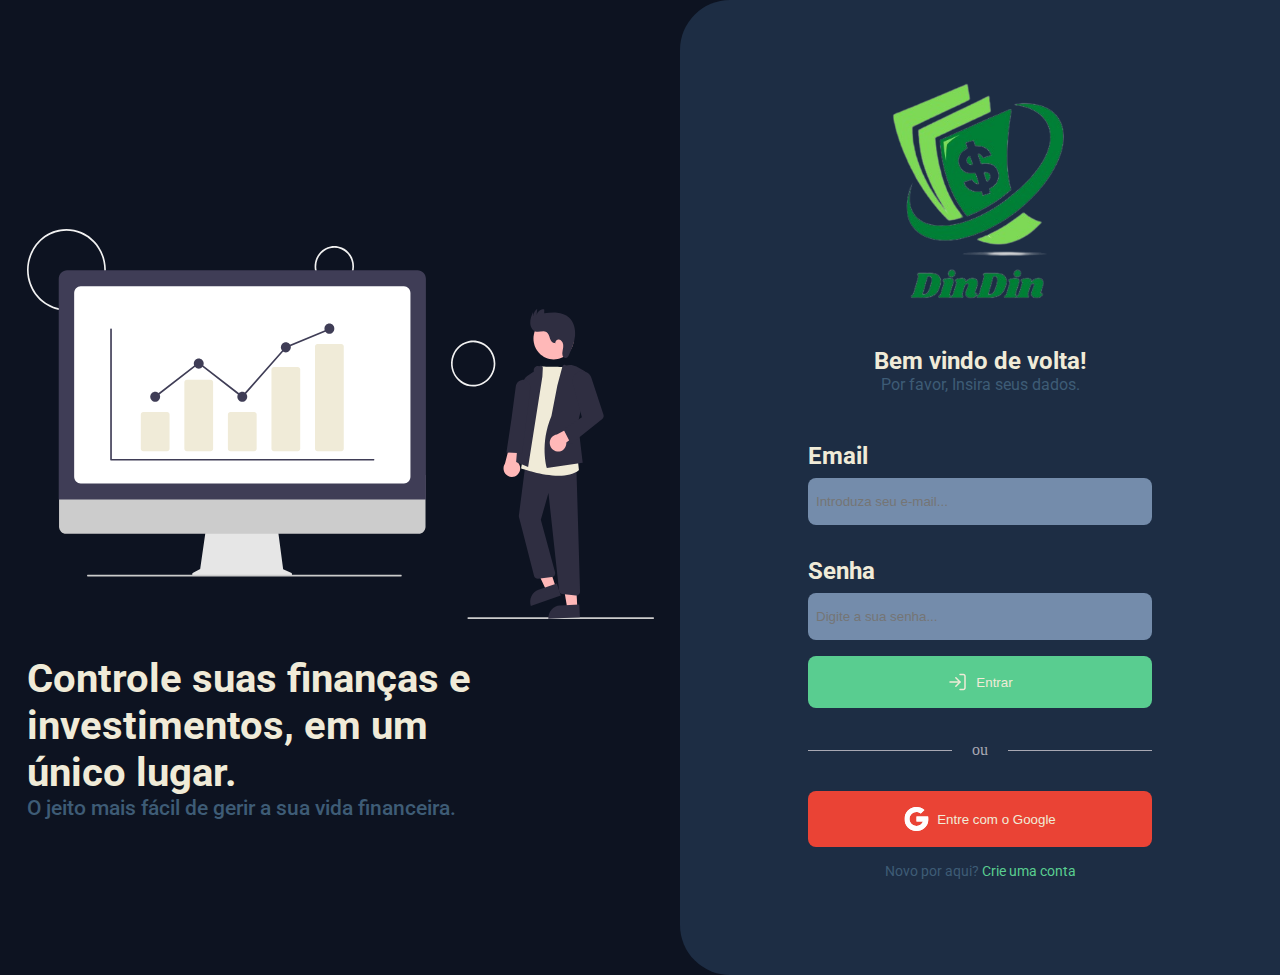
==== commit 092b78f4: "Fix: Sing in and Sing up pages" ====
--- a/src/index.html
+++ b/src/index.html
@@ -1,5 +1,5 @@
 <!DOCTYPE html>
-<html lang="pt">
+<html lang="pt-br">
 <head>
     <link rel="preconnect" href="https://fonts.googleapis.com">
     <link rel="preconnect" href="https://fonts.gstatic.com" crossorigin>
@@ -77,10 +77,7 @@
     </aside>
     <main class="center">     
         <section >
-            <svg width="335" height="74" viewBox="0 0 335 74" fill="none" xmlns="http://www.w3.org/2000/svg">
-                <path d="M19.0638 71.52C24.6638 71.52 29.0104 70.3733 32.1038 68.08C35.2504 65.7867 36.8238 62.7467 36.8238 58.96C36.8238 56.24 36.1304 53.84 34.7437 51.76C33.4104 49.68 31.7304 47.9733 29.7038 46.64C27.6771 45.2533 25.5971 43.8933 23.4638 42.56C21.3838 41.2267 19.4371 39.5467 17.6238 37.52C15.8104 35.4933 14.6104 33.2 14.0238 30.64C9.17042 29.2 5.97042 26.1867 4.42375 21.6C3.83708 19.84 3.54375 18 3.54375 16.08C3.54375 14.16 3.83708 12.16 4.42375 10.08C5.65042 5.97333 7.65042 2.88 10.4238 0.799995L11.3038 2.08C8.79708 3.89333 6.98375 6.72 5.86375 10.56C5.33042 12.48 5.06375 14.32 5.06375 16.08C5.06375 17.84 5.33042 19.52 5.86375 21.12C7.14375 25.0133 9.78375 27.6267 13.7838 28.96C13.6771 28.3733 13.6238 27.4667 13.6238 26.24C13.6238 19.2533 16.1571 13.6 21.2238 9.28C26.2904 4.96 32.4771 2.8 39.7838 2.8C44.5838 2.8 48.4238 4.10666 51.3038 6.72C53.7571 9.01333 54.9838 11.84 54.9838 15.2C54.9838 18.5067 53.8638 21.3867 51.6238 23.84C49.3838 26.24 46.3704 27.44 42.5838 27.44C40.5038 27.44 38.7971 27.04 37.4638 26.24C34.7438 28.32 31.5171 29.8133 27.7838 30.72C28.8504 31.7333 31.3304 33.6 35.2238 36.32C39.1704 39.04 42.1038 41.6533 44.0238 44.16C45.9971 46.6133 46.9838 49.4933 46.9838 52.8C46.9838 58.88 44.6104 63.8133 39.8638 67.6C35.1704 71.3867 29.1971 73.28 21.9438 73.28C14.7438 73.28 9.30375 71.68 5.62375 68.48C2.42375 65.76 0.82375 62.4267 0.82375 58.48C0.82375 54.5867 2.07708 51.2533 4.58375 48.48C7.14375 45.6533 10.3171 44.24 14.1038 44.24C17.8904 44.24 20.6904 45.0933 22.5038 46.8C24.3171 48.4533 25.2238 50.48 25.2238 52.88C25.2238 55.28 24.4771 57.4133 22.9838 59.28C21.5438 61.1467 19.6504 62.08 17.3038 62.08C14.9571 62.08 13.0904 61.3333 11.7038 59.84C10.4238 58.56 9.70375 56.96 9.54375 55.04C9.49042 54.5067 9.49042 54.1867 9.54375 54.08L11.0638 54.16C11.0104 56.0267 11.5971 57.5733 12.8238 58.8C13.8371 59.92 15.3038 60.48 17.2238 60.48C19.1971 60.48 20.7704 59.7067 21.9438 58.16C23.1171 56.6667 23.7038 54.9333 23.7038 52.96C23.7038 50.9333 23.0104 49.3067 21.6238 48.08C20.0771 46.5333 17.5971 45.76 14.1838 45.76C10.7704 45.76 7.94375 47.0133 5.70375 49.52C3.46375 51.9733 2.34375 54.9333 2.34375 58.4C2.34375 61.92 3.78375 64.9067 6.66375 67.36C8.37042 68.8533 10.1038 69.92 11.8638 70.56C13.6771 71.2 16.0771 71.52 19.0638 71.52ZM32.6638 16.48C32.6638 14.1333 33.2504 12.1867 34.4238 10.64C35.6504 9.09333 37.3038 8.32 39.3838 8.32C42.9571 8.32 44.7438 10.2933 44.7438 14.24C44.7438 18.1333 42.7971 21.8133 38.9038 25.28C40.0771 25.8133 41.3038 26.08 42.5838 26.08C45.8904 26.08 48.5304 25.0133 50.5038 22.88C52.4771 20.6933 53.4638 18.16 53.4638 15.28C53.4638 12.3467 52.3971 9.86666 50.2638 7.84C47.6504 5.49333 44.2104 4.32 39.9438 4.32C35.6771 4.32 32.0504 5.36 29.0638 7.44C24.4238 10.7467 22.1038 15.0133 22.1038 20.24C22.1038 24.56 23.5438 27.7067 26.4238 29.68C29.9971 28.88 33.3038 27.44 36.3438 25.36C33.8904 23.1733 32.6638 20.2133 32.6638 16.48ZM39.3038 9.76C37.7038 9.76 36.4504 10.3733 35.5438 11.6C34.6904 12.8267 34.2638 14.4533 34.2638 16.48C34.2638 19.9467 35.3571 22.5867 37.5438 24.4C39.1438 23.28 40.4771 21.76 41.5438 19.84C42.6104 17.92 43.1438 16.0267 43.1438 14.16C43.1438 11.2267 41.8638 9.76 39.3038 9.76ZM71.8606 56.64C69.4073 56.64 67.4606 56.08 66.0206 54.96L63.6206 67.84H54.1006L61.6206 25.92C60.0206 26.08 58.6873 26.8267 57.6206 28.16L56.4206 27.2C58.0206 25.28 59.994 24.32 62.3406 24.32C64.7406 24.32 66.6073 24.9067 67.9406 26.08C69.274 27.2 69.994 28.8 70.1006 30.88C72.4473 26.88 75.434 24.88 79.0606 24.88C82.6873 24.88 85.4606 25.92 87.3806 28C89.3006 30.0267 90.2606 32.8267 90.2606 36.4C90.2606 42.6933 88.554 47.6533 85.1406 51.28C81.7273 54.8533 77.3006 56.64 71.8606 56.64ZM66.5806 51.76C67.4873 53.7867 69.194 54.8 71.7006 54.8C74.2606 54.8 76.474 52.6667 78.3406 48.4C80.2606 44.1333 81.2206 39.04 81.2206 33.12C81.2206 30.6667 80.954 28.9867 80.4206 28.08C79.9406 27.1733 79.034 26.72 77.7006 26.72C76.3673 26.72 74.9806 27.52 73.5406 29.12C72.154 30.72 71.1406 32.24 70.5006 33.68C69.8606 35.0667 69.5406 35.8667 69.5406 36.08H69.4606L66.5806 51.76ZM108.942 53.84C107.342 55.76 105.342 56.72 102.942 56.72C100.542 56.72 98.6485 56.1067 97.2619 54.88C95.9285 53.6533 95.2619 52.0533 95.2619 50.08C95.2619 49.3867 95.6885 46.48 96.5419 41.36L99.1819 27.04H95.8219L95.9819 25.6H99.4219C103.369 25.6 106.275 25.44 108.142 25.12L109.262 24.88L103.742 55.12C105.342 54.96 106.675 54.2133 107.742 52.88L108.942 53.84ZM101.902 17.2C100.782 16.08 100.222 14.72 100.222 13.12C100.222 11.52 100.782 10.16 101.902 9.04C103.022 7.86666 104.382 7.28 105.982 7.28C107.582 7.28 108.942 7.86666 110.062 9.04C111.235 10.16 111.822 11.52 111.822 13.12C111.822 14.72 111.235 16.08 110.062 17.2C108.942 18.32 107.582 18.88 105.982 18.88C104.382 18.88 103.022 18.32 101.902 17.2ZM132.797 39.28C131.677 38.16 131.117 36.8 131.117 35.2C131.117 33.6 131.677 32.24 132.797 31.12C133.917 29.9467 135.277 29.36 136.877 29.36C137.357 29.36 137.97 29.4667 138.717 29.68C137.704 27.8133 135.81 26.88 133.037 26.88C130.264 26.88 127.81 28.64 125.677 32.16C123.544 35.68 122.477 40.9067 122.477 47.84C122.477 50.24 123.01 52.0267 124.077 53.2C125.197 54.32 126.584 54.88 128.237 54.88C129.89 54.88 131.384 54.56 132.717 53.92C134.104 53.28 135.197 52.5333 135.997 51.68C136.797 50.7733 137.49 49.84 138.077 48.88C139.144 47.12 139.677 46 139.677 45.52L141.117 46.16C140.957 47.0133 140.477 48.16 139.677 49.6C138.877 50.9867 137.997 52.1333 137.037 53.04C136.077 53.9467 134.664 54.8 132.797 55.6C130.93 56.3467 128.85 56.72 126.557 56.72C122.237 56.72 118.957 55.7067 116.717 53.68C114.53 51.6 113.437 48.7733 113.437 45.2C113.437 38.8533 115.01 33.8933 118.157 30.32C121.357 26.6933 125.677 24.88 131.117 24.88C134.797 24.88 137.624 25.8133 139.597 27.68C141.57 29.5467 142.557 32 142.557 35.04C142.557 36.96 141.97 38.4267 140.797 39.44C139.677 40.4533 138.344 40.96 136.797 40.96C135.25 40.96 133.917 40.4 132.797 39.28ZM150.899 26.48C149.619 26.48 148.285 27.2267 146.899 28.72L145.699 27.76C146.072 27.0133 146.899 26.3467 148.179 25.76C149.459 25.1733 150.872 24.88 152.419 24.88C157.272 24.88 159.699 27.0667 159.699 31.44C159.699 33.3067 159.192 36.3733 158.179 40.64C157.165 44.8533 156.659 47.7067 156.659 49.2C156.659 51.76 157.725 53.04 159.859 53.04C161.619 53.04 163.325 51.84 164.979 49.44C166.685 47.04 168.072 43.8133 169.139 39.76L171.779 25.6C175.725 25.6 178.605 25.44 180.419 25.12L181.459 24.88L176.419 53.2C175.459 58.6933 173.219 62.9867 169.699 66.08C166.232 69.1733 161.725 70.72 156.179 70.72C152.819 70.72 150.205 70.1333 148.339 68.96C146.525 67.84 145.619 66.3467 145.619 64.48C145.619 62.6667 146.179 61.2 147.299 60.08C148.419 59.0133 149.992 58.48 152.019 58.48C154.099 58.48 156.019 58.8 157.779 59.44C159.539 60.1333 160.819 60.5333 161.619 60.64L161.459 62.08C160.552 61.9733 159.245 61.6 157.539 60.96C155.832 60.32 154.125 60 152.419 60C150.765 60 149.485 60.3733 148.579 61.12C147.725 61.8667 147.299 62.9333 147.299 64.32C147.299 65.76 148.072 66.9067 149.619 67.76C151.165 68.6667 153.085 69.12 155.379 69.12C160.925 69.12 164.339 65.7867 165.619 59.12L167.619 48.08C165.379 52.9867 161.992 55.44 157.459 55.44C154.365 55.44 151.965 54.56 150.259 52.8C148.605 51.04 147.779 48.56 147.779 45.36C147.779 43.7067 148.259 40.7467 149.219 36.48C150.232 32.16 150.792 28.8267 150.899 26.48Z" fill="#59CD90"/>
-                <path d="M196.691 45.12C196.691 53.12 199.277 58.4 204.451 60.96C205.731 61.12 207.411 61.2 209.491 61.2C211.571 61.2 213.757 60.88 216.051 60.24C218.397 59.6533 220.291 58.88 221.731 57.92C223.757 56.64 225.277 55.4133 226.291 54.24C226.611 53.0667 227.037 51.2 227.571 48.64C228.157 46.0267 228.611 44.0533 228.931 42.72L230.611 43.12C230.184 44.7733 229.651 46.9867 229.011 49.76C228.424 52.5333 227.971 54.5333 227.651 55.76C227.384 56.9333 226.957 58.4533 226.371 60.32C225.837 62.24 225.304 63.6267 224.771 64.48C224.237 65.3867 223.517 66.3733 222.611 67.44C221.171 69.2 218.877 70.5333 215.731 71.44L215.411 69.76C218.131 69.1733 220.237 67.84 221.731 65.76C223.224 63.7333 224.504 60.8533 225.571 57.12C221.251 61.0133 215.624 62.96 208.691 62.96C201.811 62.96 196.504 60.9867 192.771 57.04C189.091 53.1467 187.251 47.6267 187.251 40.48C187.251 30.8267 190.371 22.88 196.611 16.64C202.851 10.4 211.037 7.28 221.171 7.28C225.864 7.28 229.251 8.13333 231.331 9.84C233.411 11.4933 234.451 14.1067 234.451 17.68C234.451 20.08 233.277 23.04 230.931 26.56C228.797 29.9733 227.731 32.64 227.731 34.56H225.971C225.971 33.4933 226.184 32.3467 226.611 31.12C227.037 29.8933 227.411 29.0133 227.731 28.48C228.051 27.9467 228.637 26.9867 229.491 25.6C231.571 22.4533 232.611 19.8667 232.611 17.84C232.611 13.5733 230.851 10.88 227.331 9.76C225.677 9.22667 223.944 8.96 222.131 8.96C220.317 8.96 218.397 9.06667 216.371 9.28C214.504 9.86666 212.717 10.64 211.011 11.6C209.357 12.5067 207.624 13.92 205.811 15.84C203.997 17.7067 202.451 19.8933 201.171 22.4C199.891 24.9067 198.824 28.1333 197.971 32.08C197.117 35.9733 196.691 40.32 196.691 45.12ZM251.754 53.84C250.154 55.76 248.154 56.72 245.754 56.72C243.354 56.72 241.461 56.1067 240.074 54.88C238.741 53.6533 238.074 52.0533 238.074 50.08C238.074 49.3867 238.501 46.48 239.354 41.36L241.994 27.04H238.634L238.794 25.6H242.234C246.181 25.6 249.088 25.44 250.954 25.12L252.074 24.88L246.554 55.12C248.154 54.96 249.488 54.2133 250.554 52.88L251.754 53.84ZM244.714 17.2C243.594 16.08 243.034 14.72 243.034 13.12C243.034 11.52 243.594 10.16 244.714 9.04C245.834 7.86666 247.194 7.28 248.794 7.28C250.394 7.28 251.754 7.86666 252.874 9.04C254.048 10.16 254.634 11.52 254.634 13.12C254.634 14.72 254.048 16.08 252.874 17.2C251.754 18.32 250.394 18.88 248.794 18.88C247.194 18.88 245.834 18.32 244.714 17.2ZM256.809 27.76C258.409 25.84 260.409 24.88 262.809 24.88C265.263 24.88 267.156 25.4933 268.489 26.72C269.823 27.9467 270.489 29.68 270.489 31.92V32.4C272.889 27.3867 276.009 24.88 279.849 24.88C283.956 24.88 286.009 27.0133 286.009 31.28C286.009 33.04 285.423 34.9067 284.249 36.88C283.076 38.8533 281.903 40.7467 280.729 42.56C279.556 44.32 278.969 45.8933 278.969 47.28H277.049C277.049 45.3067 278.196 42.64 280.489 39.28C282.783 35.92 283.929 33.3333 283.929 31.52C283.929 29.6533 283.556 28.4 282.809 27.76C282.116 27.0667 281.049 26.72 279.609 26.72C278.223 26.72 276.836 27.3333 275.449 28.56C274.116 29.7867 272.996 31.3333 272.089 33.2C270.649 35.9733 269.689 38.24 269.209 40V40.08L266.329 56H256.729L262.009 26.48C260.409 26.64 259.076 27.3867 258.009 28.72L256.809 27.76ZM302.298 53.12C301.604 54.0267 300.644 54.8533 299.418 55.6C298.244 56.3467 296.698 56.72 294.778 56.72C292.858 56.72 291.231 56.1067 289.898 54.88C288.564 53.6533 287.898 51.92 287.898 49.68C287.898 49.2533 287.951 48.56 288.058 47.6L293.258 18.8C294.218 13.52 295.524 9.76 297.178 7.52C298.884 5.28 301.124 4.16 303.898 4.16C305.818 4.16 307.391 4.88 308.618 6.32C309.898 7.76 310.538 9.94666 310.538 12.88C310.538 15.8133 309.391 20 307.098 25.44C304.858 30.88 303.738 34.8533 303.738 37.36H302.298C302.298 34.5333 303.418 30.5067 305.658 25.28C307.898 20 309.018 15.7867 309.018 12.64C309.018 10.72 308.564 9.06667 307.658 7.68C306.804 6.29333 305.738 5.6 304.458 5.6C304.404 6.98666 303.471 13.2267 301.658 24.32C299.898 35.36 298.138 45.6267 296.378 55.12C297.871 55.12 299.258 54.3467 300.538 52.8C301.818 51.2533 302.724 49.7067 303.258 48.16L304.138 45.76L305.578 46.4C305.418 47.1467 304.991 48.24 304.298 49.68C303.658 51.0667 302.991 52.2133 302.298 53.12ZM317.443 54.64C322.723 54.64 325.363 50.7467 325.363 42.96C325.363 41.04 325.07 38.7733 324.483 36.16C323.95 33.5467 323.63 31.92 323.523 31.28C320.27 34.64 316.616 36.6667 312.563 37.36V35.44C316.403 34.5867 320.003 32.4 323.363 28.88V28.56C323.363 27.28 323.55 26.0267 323.923 24.8C324.296 23.5733 324.67 22.6667 325.043 22.08L325.603 21.2H327.523C327.523 23.5467 327.896 25.7067 328.643 27.68C329.39 29.6 330.216 31.1733 331.123 32.4C332.03 33.5733 332.856 35.1467 333.603 37.12C334.35 39.04 334.723 41.1733 334.723 43.52C334.723 47.3067 333.283 50.4533 330.403 52.96C327.576 55.4667 324.163 56.72 320.163 56.72C316.163 56.72 313.123 55.8133 311.043 54C309.016 52.1867 308.003 50.1067 308.003 47.76C308.003 45.36 308.59 43.6533 309.763 42.64C310.936 41.5733 312.323 41.04 313.923 41.04C315.523 41.04 316.83 41.5733 317.843 42.64C318.91 43.6533 319.443 44.9867 319.443 46.64C319.443 48.24 318.936 49.6 317.923 50.72C316.91 51.84 315.603 52.4 314.003 52.4C313.31 52.4 312.59 52.2933 311.843 52.08C313.016 53.7867 314.883 54.64 317.443 54.64Z" fill="#EE6352"/>
-            </svg>
+            <img id="logo" src="./assets/img/logo-nome.png" alt="Logo">
                 
             <!-- Greetings -->
             <div class="gap-2">
@@ -92,15 +89,15 @@
             <form>
                 <div class="gap-1 flex-column">
                     <label class="input-label" for="email">Email</label>
-                    <input class="inputs" id="email" type="text" placeholder="Introduza seu e-mail...">
+                    <input onchange="getUserEmail()" id="email" class="inputs" id="email" type="text" placeholder="Introduza seu e-mail...">
                 </div>
 
                 <div class="gap-1 flex-column">
                     <label class="input-label" for="password">Senha</label>
-                    <input class="inputs" id="password" type="password" placeholder="Digite a sua senha...">
+                    <input onchange="getUserPassword()" class="inputs" id="password" type="password" placeholder="Digite a sua senha...">
                 </div>
 
-                <button class="inputs center" id="singin-button" >
+                <button onclick="handleLogin(event)" class="inputs center" id="singin-button" >
                     <img src="./assets/singinlogo.svg" alt="Entrar " >
                     Entrar
                 </button>
--- a/src/pages/singin/style.css
+++ b/src/pages/singin/style.css
@@ -43,8 +43,10 @@
     flex-direction: column;
 }
 
+#logo {
+    width: 200px;
+}
 
 
 
 
-
--- a/src/pages/singin/desktop.css
+++ b/src/pages/singin/desktop.css
@@ -73,8 +73,10 @@
 }
 
 main > section {
-    padding: 8rem;
+    padding: 5rem 8rem;
     text-align: center;
+
+    width: 600px;
 }
 
 form {
